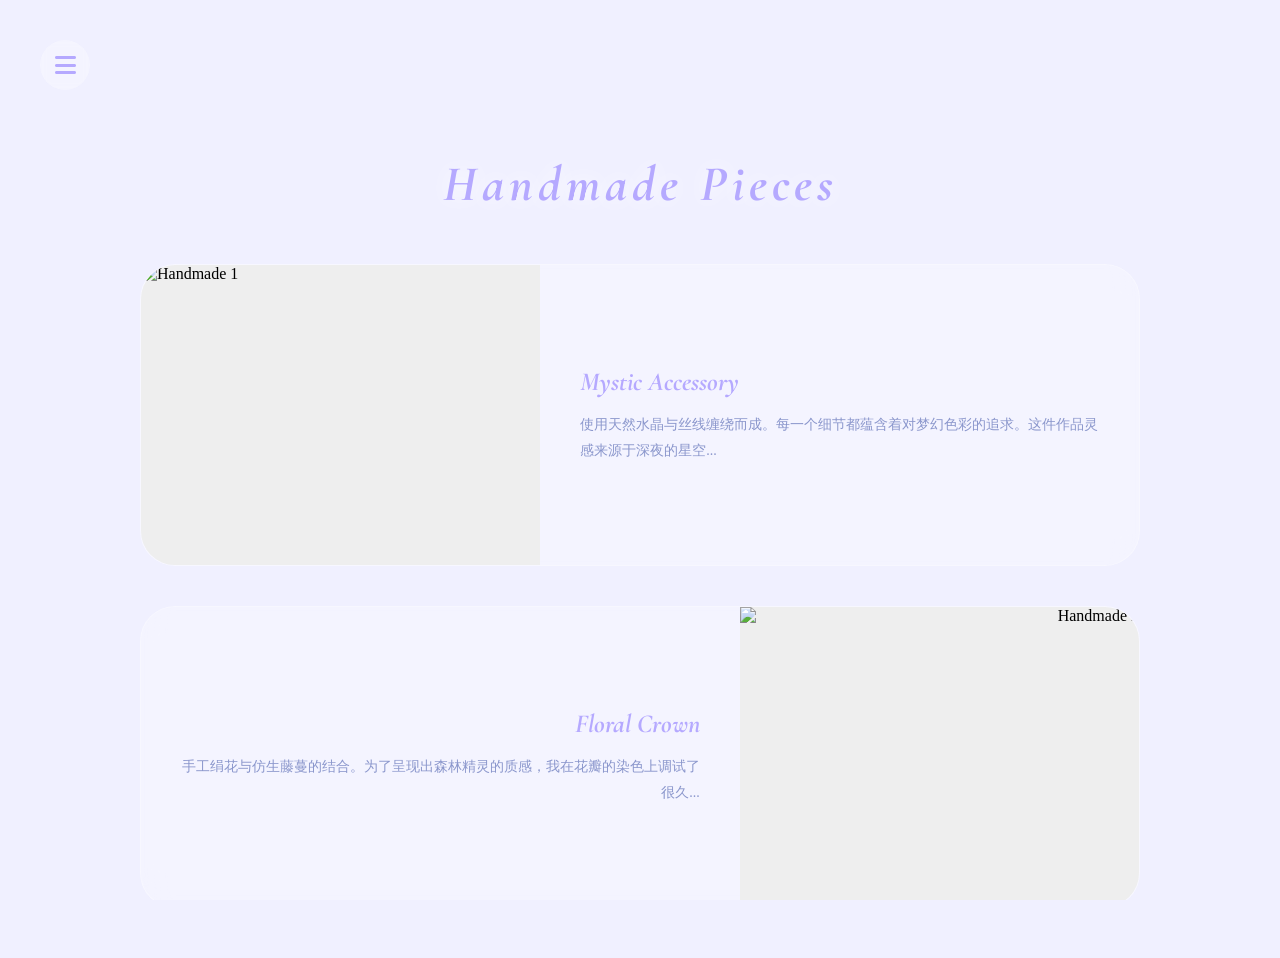
==== handmade.html @ db2ead0e "Add files via upload" ====
<!DOCTYPE html>
<html lang="zh-CN">
<head>
    <meta charset="UTF-8">
    <meta name="viewport" content="width=device-width, initial-scale=1.0">
    <title>HaeiYn - Handmade</title>
    
    <link href="https://fonts.googleapis.com/css2?family=Cormorant+Garamond:ital,wght@1,300&display=swap" rel="stylesheet">
    <link rel="stylesheet" href="https://cdnjs.cloudflare.com/ajax/libs/font-awesome/6.4.2/css/all.min.css">

    <style>
        :root {
            --main-purple: #b5a9ff;
            --glass-white: rgba(255, 255, 255, 0.2);
        }

        html, body {
            margin: 0; padding: 0;
            width: 100%; height: 100%;
            overflow-x: hidden;
            background-color: #f0f0ff; 
        }

        .full-bg {
            position: fixed; top: 0; left: 0; width: 100%; height: 100%;
            background-image: url('背景.png'); 
            background-size: cover; background-position: center;
            background-repeat: no-repeat; z-index: -2;
        }

        

        /* --- 统一样式：侧边栏 (与主页严格对齐) --- */
        .sidebar {
            position: fixed; left: -300px; top: 5vh; width: 280px; height: 90vh;
            background: var(--glass-white);
            backdrop-filter: blur(25px) saturate(150%);
            -webkit-backdrop-filter: blur(25px) saturate(150%);
            border-radius: 40px; border: 1px solid rgba(255, 255, 255, 0.4);
            display: flex; flex-direction: column; padding: 30px 10px;
            box-sizing: border-box; transition: all 0.6s cubic-bezier(0.16, 1, 0.3, 1);
            z-index: 100;
        }
        .sidebar.active { left: 30px; }

        .menu-toggle {
            position: fixed; top: 40px; left: 40px; width: 50px; height: 50px;
            display: flex; align-items: center; justify-content: center;
            color: var(--main-purple); font-size: 24px; cursor: pointer;
            z-index: 110; background: rgba(255, 255, 255, 0.3);
            border-radius: 50%; backdrop-filter: blur(5px);
        }

        .nav-link {
            display: flex; align-items: center; padding: 16px 20px;
            color: #8a96cc; text-decoration: none; border-radius: 20px;
            margin-bottom: 8px; font-size: 15px; transition: 0.3s;
            font-family: 'Cormorant Garamond', serif;
            line-height: 1;
        }

        /* 这里高亮 Handmade */
        .nav-link.active {
            background: white; color: var(--main-purple); font-weight: bold;
            box-shadow: 0 5px 15px rgba(181, 169, 255, 0.1);
        }
        .nav-link i { margin-right: 12px; width: 25px; text-align: center; }

        .sidebar-footer {
            margin-top: auto; text-align: center;
            color: var(--main-purple); opacity: 0.5; font-size: 24px;
        }

        /* --- Handmade 页面特有：内容区 --- */
        .content-container {
            position: relative;
            z-index: 10;
            padding: 120px 8% 50px;
            text-align: center;
        }

        .page-title {
            font-family: 'Cormorant Garamond', serif;
            font-style: italic; font-size: 50px;
            color: var(--main-purple); letter-spacing: 5px;
            margin-bottom: 50px; text-shadow: 0 0 20px white;
        }

        /* 手工列表布局：采用两列交错感 */
        .handmade-list {
            max-width: 1000px;
            margin: 0 auto;
            display: flex;
            flex-direction: column;
            gap: 40px;
        }

        .handmade-item {
            display: flex;
            background: rgba(255, 255, 255, 0.25);
            backdrop-filter: blur(15px);
            border-radius: 35px;
            overflow: hidden;
            border: 1px solid rgba(255, 255, 255, 0.3);
            transition: 0.4s ease;
            text-align: left;
        }

        .handmade-item:hover {
            transform: scale(1.01);
            background: rgba(255, 255, 255, 0.4);
        }

        /* 奇数项图片在左，偶数项图片在右（可选） */
        .handmade-item:nth-child(even) { flex-direction: row-reverse; text-align: right; }

        .item-img {
            width: 40%;
            min-width: 300px;
            height: 300px;
            background: #eee;
            object-fit: cover;
        }

        .item-text {
            padding: 40px;
            flex: 1;
            display: flex;
            flex-direction: column;
            justify-content: center;
        }

        .item-text h3 {
            font-family: 'Cormorant Garamond', serif;
            font-style: italic;
            font-size: 26px;
            color: var(--main-purple);
            margin: 0 0 15px 0;
        }

        .item-text p {
            font-size: 14px;
            color: #8a96cc;
            line-height: 1.8;
            margin: 0;
        }

    </style>
</head>
<body>

    <div class="full-bg"></div>

    <div class="menu-toggle" onclick="toggleSidebar(event)">
        <i class="fa-solid fa-bars"></i>
    </div>

    <nav class="sidebar" id="sidebar">
        <div style="height: 60px;"></div> 
        <a href="index.html" class="nav-link"><i class="fa-solid fa-house"></i>Home</a>
        <a href="events.html" class="nav-link"><i class="fa-solid fa-star"></i>Events & Collab</a>
        <a href="cosplay.html" class="nav-link"><i class="fa-solid fa-ribbon"></i>Cosplay Works</a>
        <a href="handmade.html" class="nav-link active"><i class="fa-solid fa-paint-brush"></i>Handmade</a>
        <a href="photos.html" class="nav-link"><i class="fa-solid fa-camera"></i>Photos</a>
        <div class="sidebar-footer"><i class="fa-solid fa-ribbon"></i></div>
    </nav>

    <div class="content-container">
        <h1 class="page-title">Handmade Pieces</h1>
        
        <div class="handmade-list">
            <div class="handmade-item">
                <img src="手工1.jpg" alt="Handmade 1" class="item-img">
                <div class="item-text">
                    <h3>Mystic Accessory</h3>
                    <p>使用天然水晶与丝线缠绕而成。每一个细节都蕴含着对梦幻色彩的追求。这件作品灵感来源于深夜的星空...</p>
                </div>
            </div>

            <div class="handmade-item">
                <img src="手工2.jpg" alt="Handmade 2" class="item-img">
                <div class="item-text">
                    <h3>Floral Crown</h3>
                    <p>手工绢花与仿生藤蔓的结合。为了呈现出森林精灵的质感，我在花瓣的染色上调试了很久...</p>
                </div>
            </div>
        </div>
    </div>

    <script>
        function toggleSidebar(event) {
            event.stopPropagation();
            document.getElementById('sidebar').classList.toggle('active');
        }

        document.addEventListener('click', function(event) {
            const sidebar = document.getElementById('sidebar');
            if (sidebar.classList.contains('active') && !sidebar.contains(event.target)) {
                sidebar.classList.remove('active');
            }
        });
    </script>
</body>
</html>
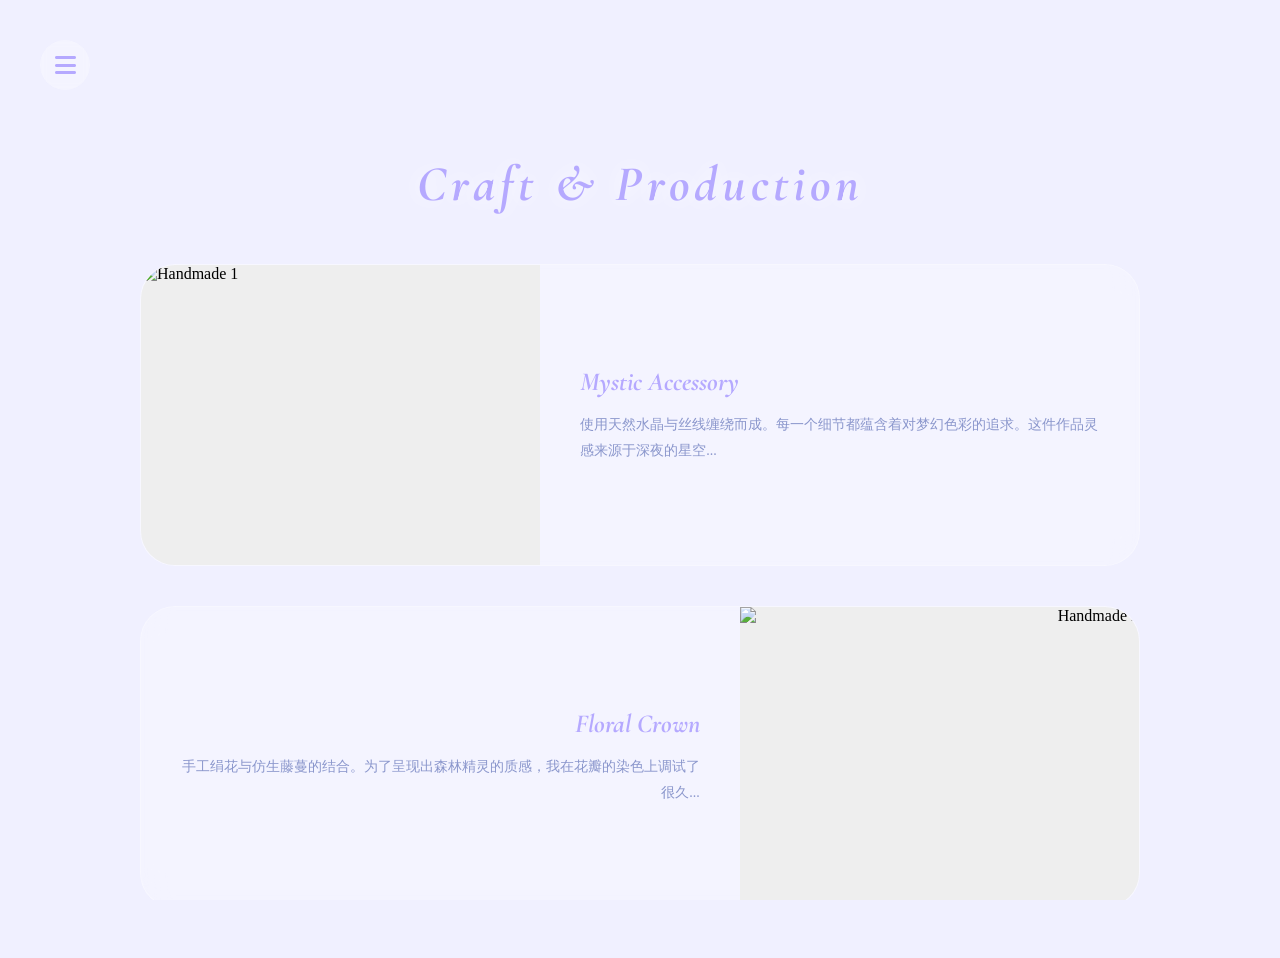
==== commit fd3c19f1: "Add files via upload" ====
--- a/handmade.html
+++ b/handmade.html
@@ -3,7 +3,7 @@
 <head>
     <meta charset="UTF-8">
     <meta name="viewport" content="width=device-width, initial-scale=1.0">
-    <title>HaeiYn - Handmade</title>
+    <title>HaeiYn - Craft & Production</title>
     
     <link href="https://fonts.googleapis.com/css2?family=Cormorant+Garamond:ital,wght@1,300&display=swap" rel="stylesheet">
     <link rel="stylesheet" href="https://cdnjs.cloudflare.com/ajax/libs/font-awesome/6.4.2/css/all.min.css">
@@ -158,15 +158,15 @@
     <nav class="sidebar" id="sidebar">
         <div style="height: 60px;"></div> 
         <a href="index.html" class="nav-link"><i class="fa-solid fa-house"></i>Home</a>
-        <a href="events.html" class="nav-link"><i class="fa-solid fa-star"></i>Events & Collab</a>
-        <a href="cosplay.html" class="nav-link"><i class="fa-solid fa-ribbon"></i>Cosplay Works</a>
-        <a href="handmade.html" class="nav-link active"><i class="fa-solid fa-paint-brush"></i>Handmade</a>
-        <a href="photos.html" class="nav-link"><i class="fa-solid fa-camera"></i>Photos</a>
+        <a href="Collaborations & Events.html" class="nav-link"><i class="fa-solid fa-star"></i>Collaborations & Events</a>
+        <a href="Cosplay.html" class="nav-link"><i class="fa-solid fa-ribbon"></i>Creative Projects</a>
+        <a href="handmade.html" class="nav-link active"><i class="fa-solid fa-paint-brush"></i>Craft & Production</a>
+        <a href="photos.html" class="nav-link"><i class="fa-solid fa-camera"></i>Visuals</a>
         <div class="sidebar-footer"><i class="fa-solid fa-ribbon"></i></div>
     </nav>
 
     <div class="content-container">
-        <h1 class="page-title">Handmade Pieces</h1>
+        <h1 class="page-title">Craft & Production</h1>
         
         <div class="handmade-list">
             <div class="handmade-item">
